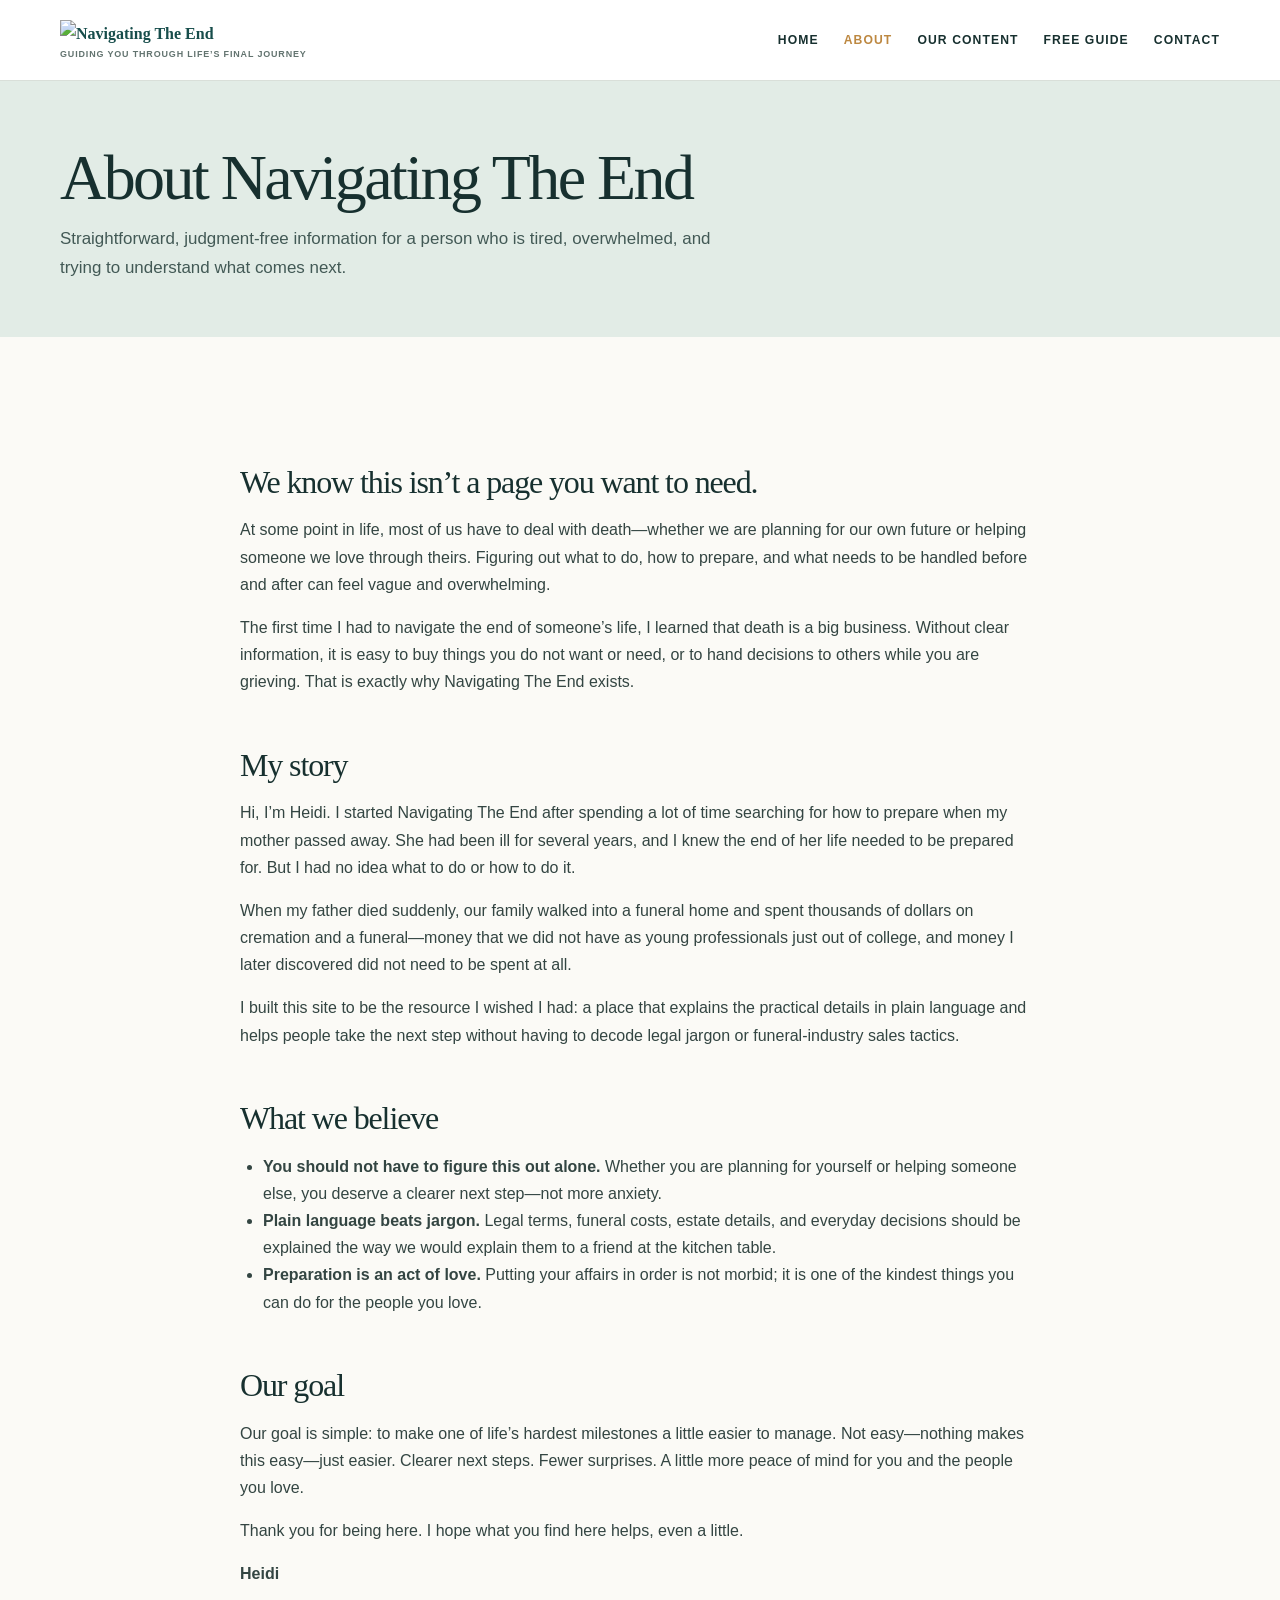
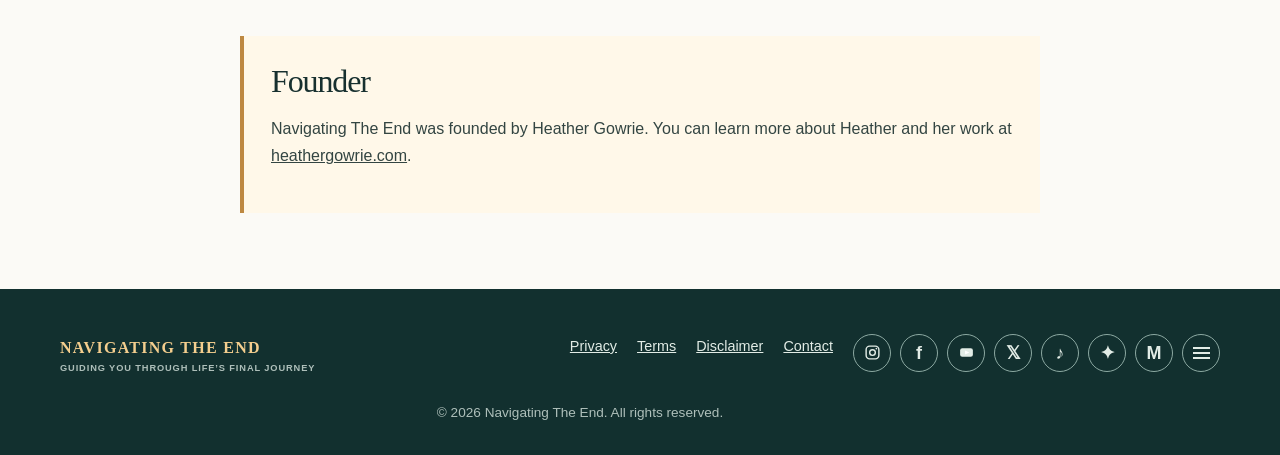
==== public/about.html @ 79384c03 "Add static website source files" ====
<!doctype html><html lang="en"><head><meta charset="utf-8"><meta name="viewport" content="width=device-width,initial-scale=1"><meta name="description" content="About Navigating The End."><title>About | Navigating The End</title><link rel="stylesheet" href="style.css"></head><body><header class="site-header"><nav class="nav wrap"><a class="brand" href="index.html">NAVIGATING THE END</a><div class="nav-links"><a href="index.html">HOME</a><a aria-current="page" href="about.html">ABOUT</a><a href="articles.html">OUR CONTENT</a><a href="guide.html">FREE GUIDE</a><a href="contact.html">CONTACT</a></div></nav></header><main><header class="page-head"><div class="wrap"><h1>About Navigating The End</h1><p>Straightforward, judgment-free information for a person who is tired, overwhelmed, and trying to understand what comes next.</p></div></header><section class="section"><article class="wrap prose"><h2>We know this isn’t a page you want to need.</h2><p>At some point in life, most of us have to deal with death—whether we are planning for our own future or helping someone we love through theirs. Figuring out what to do, how to prepare, and what needs to be handled before and after can feel vague and overwhelming.</p><p>The first time I had to navigate the end of someone’s life, I learned that death is a big business. Without clear information, it is easy to buy things you do not want or need, or to hand decisions to others while you are grieving. That is exactly why Navigating The End exists.</p><h2>My story</h2><p>Hi, I’m Heidi. I started Navigating The End after spending a lot of time searching for how to prepare when my mother passed away. She had been ill for several years, and I knew the end of her life needed to be prepared for. But I had no idea what to do or how to do it.</p><p>When my father died suddenly, our family walked into a funeral home and spent thousands of dollars on cremation and a funeral—money that we did not have as young professionals just out of college, and money I later discovered did not need to be spent at all.</p><p>I built this site to be the resource I wished I had: a place that explains the practical details in plain language and helps people take the next step without having to decode legal jargon or funeral-industry sales tactics.</p><h2>What we believe</h2><ul><li><strong>You should not have to figure this out alone.</strong> Whether you are planning for yourself or helping someone else, you deserve a clearer next step—not more anxiety.</li><li><strong>Plain language beats jargon.</strong> Legal terms, funeral costs, estate details, and everyday decisions should be explained the way we would explain them to a friend at the kitchen table.</li><li><strong>Preparation is an act of love.</strong> Putting your affairs in order is not morbid; it is one of the kindest things you can do for the people you love.</li></ul><h2>Our goal</h2><p>Our goal is simple: to make one of life’s hardest milestones a little easier to manage. Not easy—nothing makes this easy—just easier. Clearer next steps. Fewer surprises. A little more peace of mind for you and the people you love.</p><p>Thank you for being here. I hope what you find here helps, even a little.</p><p><strong>Heidi</strong></p></article></section></main><footer class="site-footer"><div class="wrap footer-grid"><a class="brand" href="index.html" style="color:#f4ce8e">NAVIGATING THE END</a><div class="footer-links"><a href="privacy.html">Privacy Policy</a><a href="terms.html">Terms &amp; Conditions</a><a href="disclaimer.html">Disclaimer</a><a href="contact.html">Contact</a></div></div><div class="wrap copyright">© <span data-year></span> Navigating The End. All rights reserved.</div></footer><script src="script.js"></script></body></html>
---- public/style.css ----
:root{--ink:#17302f;--muted:#536361;--paper:#fbfaf6;--white:#fff;--line:#d9dfd9;--forest:#174d4b;--forest-deep:#123b39;--sage:#e2ece6;--gold:#bd8841;--sand:#f4efe5;--max:1160px}*{box-sizing:border-box}html{scroll-behavior:smooth}body{margin:0;background:var(--paper);color:var(--ink);font-family:Arial,Helvetica,sans-serif;font-size:16px;line-height:1.7}a{color:inherit}a:focus-visible,button:focus-visible{outline:3px solid var(--gold);outline-offset:3px}.wrap{width:min(var(--max),calc(100% - 48px));margin:auto}.site-header{position:sticky;top:0;z-index:10;background:rgba(255,255,255,.97);border-bottom:1px solid var(--line)}.nav{min-height:80px;display:flex;align-items:center;justify-content:space-between;gap:28px}.brand{text-decoration:none;font-family:Georgia,serif;font-size:1rem;font-weight:bold;letter-spacing:.08em;color:var(--forest)}.nav-links{display:flex;align-items:center;gap:25px;flex-wrap:wrap}.nav-links a{font-size:.76rem;font-weight:bold;letter-spacing:.09em;text-decoration:none}.nav-links a:hover,.nav-links a[aria-current=page]{color:var(--gold)}.hero{position:relative;padding:92px 0 86px;background:var(--forest-deep);color:#fff;overflow:hidden}.hero:before{position:absolute;inset:0;background:linear-gradient(115deg,rgba(255,255,255,.035),transparent 43%);content:""}.hero-grid{position:relative;display:grid;grid-template-columns:minmax(0,1.28fr) minmax(230px,.72fr);gap:72px;align-items:end}.eyebrow{margin:0 0 17px;color:var(--gold);font-size:.75rem;font-weight:bold;letter-spacing:.14em;text-transform:uppercase}.hero h1{max-width:810px;margin:0 0 25px;font:clamp(2.7rem,5.7vw,5.05rem)/1.02 Georgia,serif;letter-spacing:-.04em}.hero p{max-width:670px;margin:0;color:#eef4ef;font-size:1.1rem}.hero-note{max-width:315px;padding:10px 0 10px 25px;border-left:1px solid #82a79e;color:#f8faf6;font:1.32rem/1.35 Georgia,serif}.button{display:inline-flex;align-items:center;justify-content:center;margin-top:26px;padding:13px 20px;border:1px solid transparent;border-radius:1px;background:var(--gold);color:#172a28!important;font-size:.9rem;font-weight:bold;text-decoration:none}.button:hover{background:#d4a559}.section{padding:76px 0}.section.alt{background:var(--sand)}.section h2,.legal h1{margin:0 0 16px;font:clamp(2rem,3.8vw,3.18rem)/1.1 Georgia,serif;letter-spacing:-.035em}.lead{max-width:735px;margin:0 0 35px;color:var(--muted);font-size:1.07rem}.path-grid{display:grid;grid-template-columns:repeat(3,1fr);gap:18px}.path{min-height:250px;padding:29px 27px 26px;border:1px solid var(--line);border-top:4px solid var(--forest);background:var(--white)}.path h3{margin:0 0 12px;font:1.48rem/1.22 Georgia,serif}.path p{margin:0;color:var(--muted)}.path a{display:inline-block;margin-top:20px;color:var(--forest);font-size:.92rem;font-weight:bold;text-underline-offset:4px}.quote{padding:74px 0;background:var(--sage)}.quote blockquote{max-width:900px;margin:0;font:clamp(1.7rem,3.6vw,3rem)/1.22 Georgia,serif}.quote cite{display:block;margin-top:21px;color:var(--muted);font-size:.76rem;font-style:normal;font-weight:bold;letter-spacing:.12em;text-transform:uppercase}.guide{display:grid;grid-template-columns:minmax(260px,.72fr) minmax(0,1fr);gap:58px;align-items:stretch}.guide-card{display:flex;min-height:360px;padding:35px;color:#fff;background:var(--forest);flex-direction:column;justify-content:flex-end}.guide-card span{color:#f2cc8f;font-size:.74rem;font-weight:bold;letter-spacing:.13em;text-transform:uppercase}.guide-card strong{margin-top:13px;font:2.35rem/1.08 Georgia,serif}.guide p{margin:0 0 20px;color:var(--muted);font-size:1.03rem}.guide h2{margin-top:0}.page-head{padding:65px 0 54px;background:var(--sage)}.page-head h1{margin:0;font:clamp(2.7rem,5vw,4.3rem)/1 Georgia,serif;letter-spacing:-.04em}.page-head p{max-width:690px;margin:15px 0 0;color:#425955;font-size:1.06rem}.prose{max-width:800px}.prose h2{margin:51px 0 15px;font:2rem/1.15 Georgia,serif}.prose h3{margin:29px 0 9px;font:1.32rem/1.25 Georgia,serif}.prose p,.prose li{color:#334542}.prose ul{padding-left:23px}.note{margin:29px 0;padding:18px 21px;border-left:4px solid var(--gold);background:#fff8e9}.article-grid{display:grid;grid-template-columns:repeat(2,1fr);gap:18px}.article-card{display:flex;min-height:245px;padding:28px;border:1px solid var(--line);background:#fff;flex-direction:column}.article-card .tag{color:var(--forest);font-size:.72rem;font-weight:bold;letter-spacing:.12em;text-transform:uppercase}.article-card h2{margin:12px 0;font:1.68rem/1.16 Georgia,serif}.article-card p{margin:0;color:var(--muted)}.article-card a{margin-top:auto;padding-top:20px;color:var(--forest);font-size:.92rem;font-weight:bold}.article-full{margin-top:50px;padding-top:46px;border-top:1px solid var(--line)}.article-full:first-of-type{margin-top:0}.article-full h2{font:2.3rem/1.12 Georgia,serif}.article-full h3{font:1.48rem/1.2 Georgia,serif}.table-wrap{overflow:auto}.article-full table{width:100%;border-collapse:collapse;font-size:.92rem}.article-full th,.article-full td{padding:12px;border:1px solid var(--line);text-align:left;vertical-align:top}.article-full th{background:var(--sage)}.legal{max-width:850px}.legal h2{margin:39px 0 10px;font:1.7rem Georgia,serif}.legal h3{margin:26px 0 6px;font:1.1rem Arial,sans-serif}.last-updated{color:var(--muted);font-size:.82rem;font-weight:bold;letter-spacing:.09em;text-transform:uppercase}.contact-box{max-width:720px;padding:37px;border:1px solid var(--line);background:#fff}.site-footer{padding:45px 0 30px;background:#12302f;color:#e2ece6}.footer-grid{display:flex;align-items:flex-start;justify-content:space-between;gap:30px}.footer-links{display:flex;flex-wrap:wrap;gap:12px 20px}.footer-links a{color:#e2ece6;font-size:.9rem}.copyright{margin:27px 0 0;color:#aebfba;font-size:.85rem;text-align:center}@media(max-width:820px){.wrap{width:min(var(--max),calc(100% - 32px))}.site-header{position:static}.nav{min-height:unset;padding:15px 0;align-items:flex-start;flex-direction:column;gap:10px}.nav-links{gap:11px 17px}.hero{padding:66px 0}.hero-grid,.guide{grid-template-columns:1fr;gap:28px}.hero-note{max-width:none}.path-grid,.article-grid{grid-template-columns:1fr}.section{padding:57px 0}.guide-card{min-height:250px}.footer-grid{flex-direction:column}}
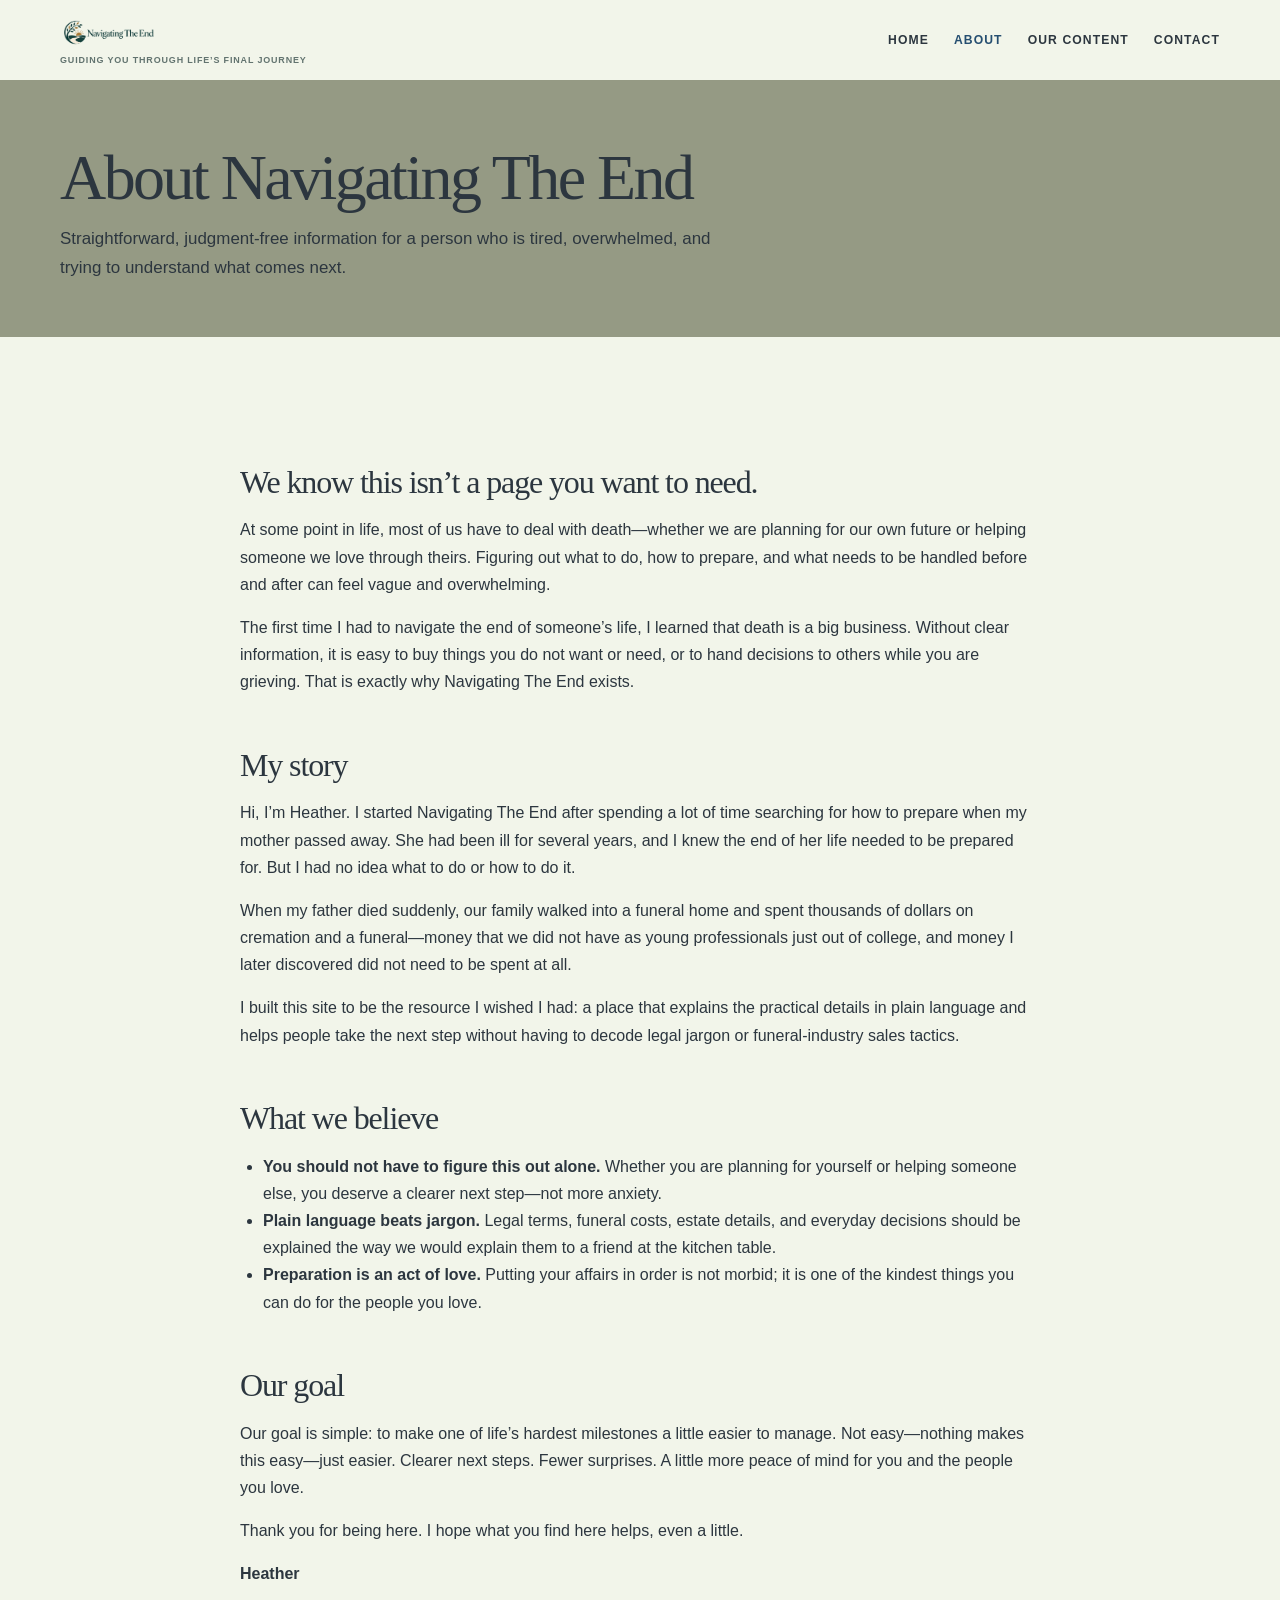
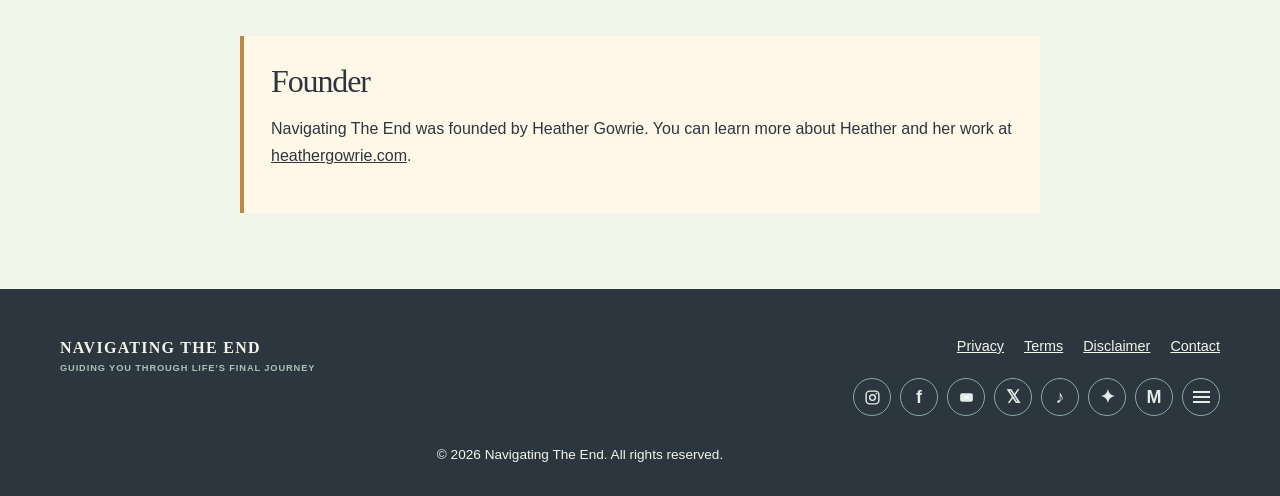
==== commit 3857bdd4: "Refresh site branding, illustrations, articles, and contact details" ====
--- a/public/about.html
+++ b/public/about.html
@@ -1 +1 @@
-<!doctype html><html lang="en"><head><meta charset="utf-8"><meta name="viewport" content="width=device-width,initial-scale=1"><meta name="description" content="About Navigating The End."><title>About | Navigating The End</title><link rel="stylesheet" href="style.css"></head><body><header class="site-header"><nav class="nav wrap"><a class="brand" href="index.html">NAVIGATING THE END</a><div class="nav-links"><a href="index.html">HOME</a><a aria-current="page" href="about.html">ABOUT</a><a href="articles.html">OUR CONTENT</a><a href="guide.html">FREE GUIDE</a><a href="contact.html">CONTACT</a></div></nav></header><main><header class="page-head"><div class="wrap"><h1>About Navigating The End</h1><p>Straightforward, judgment-free information for a person who is tired, overwhelmed, and trying to understand what comes next.</p></div></header><section class="section"><article class="wrap prose"><h2>We know this isn’t a page you want to need.</h2><p>At some point in life, most of us have to deal with death—whether we are planning for our own future or helping someone we love through theirs. Figuring out what to do, how to prepare, and what needs to be handled before and after can feel vague and overwhelming.</p><p>The first time I had to navigate the end of someone’s life, I learned that death is a big business. Without clear information, it is easy to buy things you do not want or need, or to hand decisions to others while you are grieving. That is exactly why Navigating The End exists.</p><h2>My story</h2><p>Hi, I’m Heidi. I started Navigating The End after spending a lot of time searching for how to prepare when my mother passed away. She had been ill for several years, and I knew the end of her life needed to be prepared for. But I had no idea what to do or how to do it.</p><p>When my father died suddenly, our family walked into a funeral home and spent thousands of dollars on cremation and a funeral—money that we did not have as young professionals just out of college, and money I later discovered did not need to be spent at all.</p><p>I built this site to be the resource I wished I had: a place that explains the practical details in plain language and helps people take the next step without having to decode legal jargon or funeral-industry sales tactics.</p><h2>What we believe</h2><ul><li><strong>You should not have to figure this out alone.</strong> Whether you are planning for yourself or helping someone else, you deserve a clearer next step—not more anxiety.</li><li><strong>Plain language beats jargon.</strong> Legal terms, funeral costs, estate details, and everyday decisions should be explained the way we would explain them to a friend at the kitchen table.</li><li><strong>Preparation is an act of love.</strong> Putting your affairs in order is not morbid; it is one of the kindest things you can do for the people you love.</li></ul><h2>Our goal</h2><p>Our goal is simple: to make one of life’s hardest milestones a little easier to manage. Not easy—nothing makes this easy—just easier. Clearer next steps. Fewer surprises. A little more peace of mind for you and the people you love.</p><p>Thank you for being here. I hope what you find here helps, even a little.</p><p><strong>Heidi</strong></p></article></section></main><footer class="site-footer"><div class="wrap footer-grid"><a class="brand" href="index.html" style="color:#f4ce8e">NAVIGATING THE END</a><div class="footer-links"><a href="privacy.html">Privacy Policy</a><a href="terms.html">Terms &amp; Conditions</a><a href="disclaimer.html">Disclaimer</a><a href="contact.html">Contact</a></div></div><div class="wrap copyright">© <span data-year></span> Navigating The End. All rights reserved.</div></footer><script src="script.js"></script></body></html>
+<!doctype html><html lang="en"><head><meta charset="utf-8"><meta name="viewport" content="width=device-width,initial-scale=1"><meta name="description" content="About Navigating The End."><title>About | Navigating The End</title><link rel="stylesheet" href="style.css"></head><body><header class="site-header"><nav class="nav wrap"><a class="brand" href="index.html">NAVIGATING THE END</a><div class="nav-links"><a href="index.html">HOME</a><a aria-current="page" href="about.html">ABOUT</a><a href="articles.html">OUR CONTENT</a><a href="contact.html">CONTACT</a></div></nav></header><main><header class="page-head"><div class="wrap"><h1>About Navigating The End</h1><p>Straightforward, judgment-free information for a person who is tired, overwhelmed, and trying to understand what comes next.</p></div></header><section class="section"><article class="wrap prose"><h2>We know this isn’t a page you want to need.</h2><p>At some point in life, most of us have to deal with death—whether we are planning for our own future or helping someone we love through theirs. Figuring out what to do, how to prepare, and what needs to be handled before and after can feel vague and overwhelming.</p><p>The first time I had to navigate the end of someone’s life, I learned that death is a big business. Without clear information, it is easy to buy things you do not want or need, or to hand decisions to others while you are grieving. That is exactly why Navigating The End exists.</p><h2>My story</h2><p>Hi, I’m Heather. I started Navigating The End after spending a lot of time searching for how to prepare when my mother passed away. She had been ill for several years, and I knew the end of her life needed to be prepared for. But I had no idea what to do or how to do it.</p><p>When my father died suddenly, our family walked into a funeral home and spent thousands of dollars on cremation and a funeral—money that we did not have as young professionals just out of college, and money I later discovered did not need to be spent at all.</p><p>I built this site to be the resource I wished I had: a place that explains the practical details in plain language and helps people take the next step without having to decode legal jargon or funeral-industry sales tactics.</p><h2>What we believe</h2><ul><li><strong>You should not have to figure this out alone.</strong> Whether you are planning for yourself or helping someone else, you deserve a clearer next step—not more anxiety.</li><li><strong>Plain language beats jargon.</strong> Legal terms, funeral costs, estate details, and everyday decisions should be explained the way we would explain them to a friend at the kitchen table.</li><li><strong>Preparation is an act of love.</strong> Putting your affairs in order is not morbid; it is one of the kindest things you can do for the people you love.</li></ul><h2>Our goal</h2><p>Our goal is simple: to make one of life’s hardest milestones a little easier to manage. Not easy—nothing makes this easy—just easier. Clearer next steps. Fewer surprises. A little more peace of mind for you and the people you love.</p><p>Thank you for being here. I hope what you find here helps, even a little.</p><p><strong>Heather</strong></p></article></section></main><footer class="site-footer"><div class="wrap footer-grid"><a class="brand" href="index.html" >NAVIGATING THE END</a><div class="footer-links"><a href="privacy.html">Privacy Policy</a><a href="terms.html">Terms &amp; Conditions</a><a href="disclaimer.html">Disclaimer</a><a href="contact.html">Contact</a></div></div><div class="wrap copyright">© <span data-year></span> Navigating The End. All rights reserved.</div></footer><script src="script.js"></script></body></html>
--- a/public/style.css
+++ b/public/style.css
@@ -1 +1,29 @@
-:root{--ink:#17302f;--muted:#536361;--paper:#fbfaf6;--white:#fff;--line:#d9dfd9;--forest:#174d4b;--forest-deep:#123b39;--sage:#e2ece6;--gold:#bd8841;--sand:#f4efe5;--max:1160px}*{box-sizing:border-box}html{scroll-behavior:smooth}body{margin:0;background:var(--paper);color:var(--ink);font-family:Arial,Helvetica,sans-serif;font-size:16px;line-height:1.7}a{color:inherit}a:focus-visible,button:focus-visible{outline:3px solid var(--gold);outline-offset:3px}.wrap{width:min(var(--max),calc(100% - 48px));margin:auto}.site-header{position:sticky;top:0;z-index:10;background:rgba(255,255,255,.97);border-bottom:1px solid var(--line)}.nav{min-height:80px;display:flex;align-items:center;justify-content:space-between;gap:28px}.brand{text-decoration:none;font-family:Georgia,serif;font-size:1rem;font-weight:bold;letter-spacing:.08em;color:var(--forest)}.nav-links{display:flex;align-items:center;gap:25px;flex-wrap:wrap}.nav-links a{font-size:.76rem;font-weight:bold;letter-spacing:.09em;text-decoration:none}.nav-links a:hover,.nav-links a[aria-current=page]{color:var(--gold)}.hero{position:relative;padding:92px 0 86px;background:var(--forest-deep);color:#fff;overflow:hidden}.hero:before{position:absolute;inset:0;background:linear-gradient(115deg,rgba(255,255,255,.035),transparent 43%);content:""}.hero-grid{position:relative;display:grid;grid-template-columns:minmax(0,1.28fr) minmax(230px,.72fr);gap:72px;align-items:end}.eyebrow{margin:0 0 17px;color:var(--gold);font-size:.75rem;font-weight:bold;letter-spacing:.14em;text-transform:uppercase}.hero h1{max-width:810px;margin:0 0 25px;font:clamp(2.7rem,5.7vw,5.05rem)/1.02 Georgia,serif;letter-spacing:-.04em}.hero p{max-width:670px;margin:0;color:#eef4ef;font-size:1.1rem}.hero-note{max-width:315px;padding:10px 0 10px 25px;border-left:1px solid #82a79e;color:#f8faf6;font:1.32rem/1.35 Georgia,serif}.button{display:inline-flex;align-items:center;justify-content:center;margin-top:26px;padding:13px 20px;border:1px solid transparent;border-radius:1px;background:var(--gold);color:#172a28!important;font-size:.9rem;font-weight:bold;text-decoration:none}.button:hover{background:#d4a559}.section{padding:76px 0}.section.alt{background:var(--sand)}.section h2,.legal h1{margin:0 0 16px;font:clamp(2rem,3.8vw,3.18rem)/1.1 Georgia,serif;letter-spacing:-.035em}.lead{max-width:735px;margin:0 0 35px;color:var(--muted);font-size:1.07rem}.path-grid{display:grid;grid-template-columns:repeat(3,1fr);gap:18px}.path{min-height:250px;padding:29px 27px 26px;border:1px solid var(--line);border-top:4px solid var(--forest);background:var(--white)}.path h3{margin:0 0 12px;font:1.48rem/1.22 Georgia,serif}.path p{margin:0;color:var(--muted)}.path a{display:inline-block;margin-top:20px;color:var(--forest);font-size:.92rem;font-weight:bold;text-underline-offset:4px}.quote{padding:74px 0;background:var(--sage)}.quote blockquote{max-width:900px;margin:0;font:clamp(1.7rem,3.6vw,3rem)/1.22 Georgia,serif}.quote cite{display:block;margin-top:21px;color:var(--muted);font-size:.76rem;font-style:normal;font-weight:bold;letter-spacing:.12em;text-transform:uppercase}.guide{display:grid;grid-template-columns:minmax(260px,.72fr) minmax(0,1fr);gap:58px;align-items:stretch}.guide-card{display:flex;min-height:360px;padding:35px;color:#fff;background:var(--forest);flex-direction:column;justify-content:flex-end}.guide-card span{color:#f2cc8f;font-size:.74rem;font-weight:bold;letter-spacing:.13em;text-transform:uppercase}.guide-card strong{margin-top:13px;font:2.35rem/1.08 Georgia,serif}.guide p{margin:0 0 20px;color:var(--muted);font-size:1.03rem}.guide h2{margin-top:0}.page-head{padding:65px 0 54px;background:var(--sage)}.page-head h1{margin:0;font:clamp(2.7rem,5vw,4.3rem)/1 Georgia,serif;letter-spacing:-.04em}.page-head p{max-width:690px;margin:15px 0 0;color:#425955;font-size:1.06rem}.prose{max-width:800px}.prose h2{margin:51px 0 15px;font:2rem/1.15 Georgia,serif}.prose h3{margin:29px 0 9px;font:1.32rem/1.25 Georgia,serif}.prose p,.prose li{color:#334542}.prose ul{padding-left:23px}.note{margin:29px 0;padding:18px 21px;border-left:4px solid var(--gold);background:#fff8e9}.article-grid{display:grid;grid-template-columns:repeat(2,1fr);gap:18px}.article-card{display:flex;min-height:245px;padding:28px;border:1px solid var(--line);background:#fff;flex-direction:column}.article-card .tag{color:var(--forest);font-size:.72rem;font-weight:bold;letter-spacing:.12em;text-transform:uppercase}.article-card h2{margin:12px 0;font:1.68rem/1.16 Georgia,serif}.article-card p{margin:0;color:var(--muted)}.article-card a{margin-top:auto;padding-top:20px;color:var(--forest);font-size:.92rem;font-weight:bold}.article-full{margin-top:50px;padding-top:46px;border-top:1px solid var(--line)}.article-full:first-of-type{margin-top:0}.article-full h2{font:2.3rem/1.12 Georgia,serif}.article-full h3{font:1.48rem/1.2 Georgia,serif}.table-wrap{overflow:auto}.article-full table{width:100%;border-collapse:collapse;font-size:.92rem}.article-full th,.article-full td{padding:12px;border:1px solid var(--line);text-align:left;vertical-align:top}.article-full th{background:var(--sage)}.legal{max-width:850px}.legal h2{margin:39px 0 10px;font:1.7rem Georgia,serif}.legal h3{margin:26px 0 6px;font:1.1rem Arial,sans-serif}.last-updated{color:var(--muted);font-size:.82rem;font-weight:bold;letter-spacing:.09em;text-transform:uppercase}.contact-box{max-width:720px;padding:37px;border:1px solid var(--line);background:#fff}.site-footer{padding:45px 0 30px;background:#12302f;color:#e2ece6}.footer-grid{display:flex;align-items:flex-start;justify-content:space-between;gap:30px}.footer-links{display:flex;flex-wrap:wrap;gap:12px 20px}.footer-links a{color:#e2ece6;font-size:.9rem}.copyright{margin:27px 0 0;color:#aebfba;font-size:.85rem;text-align:center}@media(max-width:820px){.wrap{width:min(var(--max),calc(100% - 32px))}.site-header{position:static}.nav{min-height:unset;padding:15px 0;align-items:flex-start;flex-direction:column;gap:10px}.nav-links{gap:11px 17px}.hero{padding:66px 0}.hero-grid,.guide{grid-template-columns:1fr;gap:28px}.hero-note{max-width:none}.path-grid,.article-grid{grid-template-columns:1fr}.section{padding:57px 0}.guide-card{min-height:250px}.footer-grid{flex-direction:column}}
+:root{--ink:#2c363f;--muted:#2c363f;--paper:#f2f5ea;--white:#fff;--line:#959a84;--forest:#254e70;--forest-deep:#254e70;--sage:#f2f5ea;--gold:#b99ead;--sand:#f2f5ea;--max:1160px}*{box-sizing:border-box}html{scroll-behavior:smooth}body{margin:0;background:var(--paper);color:var(--ink);font-family:Arial,Helvetica,sans-serif;font-size:16px;line-height:1.7}a{color:inherit}a:focus-visible,button:focus-visible{outline:3px solid var(--gold);outline-offset:3px}.wrap{width:min(var(--max),calc(100% - 48px));margin:auto}.site-header{position:sticky;top:0;z-index:10;background:rgba(255,255,255,.97);border-bottom:1px solid var(--line)}.nav{min-height:80px;display:flex;align-items:center;justify-content:space-between;gap:28px}.brand{text-decoration:none;font-family:Georgia,serif;font-size:1rem;font-weight:bold;letter-spacing:.08em;color:var(--forest)}.nav-links{display:flex;align-items:center;gap:25px;flex-wrap:wrap}.nav-links a{font-size:.76rem;font-weight:bold;letter-spacing:.09em;text-decoration:none}.nav-links a:hover,.nav-links a[aria-current=page]{color:var(--gold)}.hero{position:relative;padding:92px 0 86px;background:var(--forest-deep);color:#fff;overflow:hidden}.hero:before{position:absolute;inset:0;background:linear-gradient(115deg,rgba(255,255,255,.035),transparent 43%);content:""}.hero-grid{position:relative;display:grid;grid-template-columns:minmax(0,1.28fr) minmax(230px,.72fr);gap:72px;align-items:end}.eyebrow{margin:0 0 17px;color:var(--gold);font-size:.75rem;font-weight:bold;letter-spacing:.14em;text-transform:uppercase}.hero h1{max-width:810px;margin:0 0 25px;font:clamp(2.7rem,5.7vw,5.05rem)/1.02 Georgia,serif;letter-spacing:-.04em}.hero p{max-width:670px;margin:0;color:#f2f5ea;font-size:1.1rem}.hero-note{max-width:315px;padding:10px 0 10px 25px;border-left:1px solid #b99ead;color:#f2f5ea;font:1.32rem/1.35 Georgia,serif}.button{display:inline-flex;align-items:center;justify-content:center;margin-top:26px;padding:13px 20px;border:1px solid transparent;border-radius:1px;background:var(--gold);color:#2c363f!important;font-size:.9rem;font-weight:bold;text-decoration:none}.button:hover{background:#f2f5ea}.section{padding:76px 0}.section.alt{background:var(--sand)}.section h2,.legal h1{margin:0 0 16px;font:clamp(2rem,3.8vw,3.18rem)/1.1 Georgia,serif;letter-spacing:-.035em}.lead{max-width:735px;margin:0 0 35px;color:var(--muted);font-size:1.07rem}.path-grid{display:grid;grid-template-columns:repeat(3,1fr);gap:18px}.path{min-height:250px;padding:29px 27px 26px;border:1px solid var(--line);border-top:4px solid var(--forest);background:var(--white)}.path h3{margin:0 0 12px;font:1.48rem/1.22 Georgia,serif}.path p{margin:0;color:var(--muted)}.path a{display:inline-block;margin-top:20px;color:var(--forest);font-size:.92rem;font-weight:bold;text-underline-offset:4px}.quote{padding:74px 0;background:var(--sage)}.quote blockquote{max-width:900px;margin:0;font:clamp(1.7rem,3.6vw,3rem)/1.22 Georgia,serif}.quote cite{display:block;margin-top:21px;color:var(--muted);font-size:.76rem;font-style:normal;font-weight:bold;letter-spacing:.12em;text-transform:uppercase}.guide{display:grid;grid-template-columns:minmax(260px,.72fr) minmax(0,1fr);gap:58px;align-items:stretch}.guide-card{display:flex;min-height:360px;padding:35px;color:#fff;background:var(--forest);flex-direction:column;justify-content:flex-end}.guide-card span{color:#f2f5ea;font-size:.74rem;font-weight:bold;letter-spacing:.13em;text-transform:uppercase}.guide-card strong{margin-top:13px;font:2.35rem/1.08 Georgia,serif}.guide p{margin:0 0 20px;color:var(--muted);font-size:1.03rem}.guide h2{margin-top:0}.page-head{padding:65px 0 54px;background:var(--sage)}.page-head h1{margin:0;font:clamp(2.7rem,5vw,4.3rem)/1 Georgia,serif;letter-spacing:-.04em}.page-head p{max-width:690px;margin:15px 0 0;color:#2c363f;font-size:1.06rem}.prose{max-width:800px}.prose h2{margin:51px 0 15px;font:2rem/1.15 Georgia,serif}.prose h3{margin:29px 0 9px;font:1.32rem/1.25 Georgia,serif}.prose p,.prose li{color:#2c363f}.prose ul{padding-left:23px}.note{margin:29px 0;padding:18px 21px;border-left:4px solid var(--gold);background:#f2f5ea}.article-grid{display:grid;grid-template-columns:repeat(2,1fr);gap:18px}.article-card{display:flex;min-height:245px;padding:28px;border:1px solid var(--line);background:#fff;flex-direction:column}.article-card .tag{color:var(--forest);font-size:.72rem;font-weight:bold;letter-spacing:.12em;text-transform:uppercase}.article-card h2{margin:12px 0;font:1.68rem/1.16 Georgia,serif}.article-card p{margin:0;color:var(--muted)}.article-card a{margin-top:auto;padding-top:20px;color:var(--forest);font-size:.92rem;font-weight:bold}.article-full{margin-top:50px;padding-top:46px;border-top:1px solid var(--line)}.article-full:first-of-type{margin-top:0}.article-full h2{font:2.3rem/1.12 Georgia,serif}.article-full h3{font:1.48rem/1.2 Georgia,serif}.table-wrap{overflow:auto}.article-full table{width:100%;border-collapse:collapse;font-size:.92rem}.article-full th,.article-full td{padding:12px;border:1px solid var(--line);text-align:left;vertical-align:top}.article-full th{background:var(--sage)}.legal{max-width:850px}.legal h2{margin:39px 0 10px;font:1.7rem Georgia,serif}.legal h3{margin:26px 0 6px;font:1.1rem Arial,sans-serif}.last-updated{color:var(--muted);font-size:.82rem;font-weight:bold;letter-spacing:.09em;text-transform:uppercase}.contact-box{max-width:720px;padding:37px;border:1px solid var(--line);background:#fff}.site-footer{padding:45px 0 30px;background:#2c363f;color:#f2f5ea}.footer-grid{display:flex;align-items:flex-start;justify-content:space-between;gap:30px}.footer-links{display:flex;flex-wrap:wrap;gap:12px 20px}.footer-links a{color:#f2f5ea;font-size:.9rem}.copyright{margin:27px 0 0;color:#f2f5ea;font-size:.85rem;text-align:center}@media(max-width:820px){.wrap{width:min(var(--max),calc(100% - 32px))}.site-header{position:static}.nav{min-height:unset;padding:15px 0;align-items:flex-start;flex-direction:column;gap:10px}.nav-links{gap:11px 17px}.hero{padding:66px 0}.hero-grid,.guide{grid-template-columns:1fr;gap:28px}.hero-note{max-width:none}.path-grid,.article-grid{grid-template-columns:1fr}.section{padding:57px 0}.guide-card{min-height:250px}.footer-grid{flex-direction:column}}
+
+/* Brand palette: cream #F2F5EA, mauve #B99EAD, sage #959A84, blue #254E70, charcoal #2C363F. */
+.site-header{background:var(--paper)}
+.eyebrow,.nav-links a:hover,.nav-links a[aria-current=page]{color:var(--forest)}
+.hero .eyebrow{color:var(--paper)}
+.button{background:var(--paper);color:var(--forest)!important;border-color:var(--forest)}
+.button:hover{background:var(--forest);color:var(--paper)!important}
+.hero .button{border-color:var(--paper)}
+.hero .button:hover{background:var(--paper);color:var(--forest)!important;box-shadow:0 0 0 3px var(--gold)}
+.quote,.page-head{background:#959a84}
+.path{border-top-color:var(--gold)}
+.guide-card{border-top:8px solid var(--gold)}
+.site-footer .brand{color:var(--paper)}
+
+/* Illustrated home page */
+.home{background:#f2f5ea}.home .site-header{position:relative;border:0;background:#f2f5ea}.home .nav{min-height:105px;max-width:1320px}.home .brand{letter-spacing:-.035em;font-size:1.5rem;line-height:1.1}.home .brand small{display:block;margin-top:8px;font:8px/1.3 Arial,sans-serif;letter-spacing:.17em}.home .nav-links a{font-size:.66rem;letter-spacing:.035em}.home .nav-links a:last-child{background:#b99ead;border:1px solid #2c363f;border-radius:30px;padding:8px 19px;color:#2c363f;box-shadow:2px 2px 0 #2c363f}.journey-hero{position:relative;text-align:center;overflow:hidden;padding-top:27px}.journey-copy{position:relative;z-index:1;padding:0 24px}.journey-copy .eyebrow{font-size:.65rem;letter-spacing:.17em;margin-bottom:15px}.journey-copy h1{font:clamp(3rem,6.6vw,6.25rem)/.98 Georgia,serif;letter-spacing:-.055em;font-weight:400;margin:0 auto 23px;color:#2c363f}.journey-copy>p:not(.eyebrow){font-size:1rem;line-height:1.65;margin:0;color:#2c363f}.home .button{border-radius:30px;padding:10px 23px;background:#b99ead;color:#2c363f!important;border:1px solid #2c363f;box-shadow:3px 3px 0 #2c363f;font-size:.8rem;margin-top:21px;gap:25px;transition:transform .2s,box-shadow .2s}.home .button:hover{transform:translateY(-2px);box-shadow:4px 5px 0 #2c363f}.home .button span{font-size:1.6rem;line-height:1}.journey-landscape{display:block;width:100%;height:auto;margin-top:-5px;mix-blend-mode:multiply}.journey-caption{padding:9px 24px 34px}.journey-caption span{font:italic 1.35rem Georgia,serif}.journey-caption p{font-size:.8rem;margin:7px 0 0}.home .section{border-top:1px solid #959a8460}.home .section>.wrap>.eyebrow,.home .section>.wrap>h2,.home .section>.wrap>.lead{text-align:center;margin-left:auto;margin-right:auto}.home .path{background:transparent;border:0;border-top:1px solid #959a84;padding:30px 20px}.home .quote{background:#959a8433;text-align:center}.home .quote blockquote{margin:auto}.home .guide-card{background:#254e70;border-radius:120px 120px 3px 3px;border-top:0}.home .site-footer{background:#2c363f}
+@media(max-width:820px){.home .nav{padding:22px 0;align-items:center;gap:22px}.home .nav-links{justify-content:center;gap:12px}.journey-hero{padding-top:24px}.journey-copy h1{font-size:clamp(2.8rem,9vw,4.4rem)}.journey-landscape{width:150%;max-width:none;margin-left:-25%;margin-top:15px}.journey-caption{padding-top:20px}.desktop-break{display:none}.home .brand{text-align:center}}
+.home .journey-landscape{mask-image:linear-gradient(to bottom,transparent 0%,#000 12%,#000 92%,transparent 100%);-webkit-mask-image:linear-gradient(to bottom,transparent 0%,#000 12%,#000 92%,transparent 100%)}
+
+.back-link,.article-back a{color:var(--forest);font-size:.9rem;text-underline-offset:4px}.article-detail{padding-top:30px}.article-detail h1{font:clamp(2.3rem,5vw,3.7rem)/1.08 Georgia,serif;letter-spacing:-.035em;margin:0 0 30px}.article-detail h2{font:1.8rem/1.2 Georgia,serif;margin:38px 0 14px}.article-detail table{width:100%;border-collapse:collapse;font-size:.92rem}.article-detail th,.article-detail td{padding:12px;border:1px solid var(--line);text-align:left;vertical-align:top}.article-detail th{background:var(--sage)}.article-back{margin-top:45px;padding-top:25px;border-top:1px solid var(--line)}
+
+.article-illustration{margin:0 0 32px}.article-illustration img{display:block;width:100%;height:auto;border-radius:3px}
+
+/* Footer navigation above a separate, right-aligned social row. */
+.site-footer .footer-links{display:flex;flex-wrap:wrap;justify-content:flex-end;margin-left:auto}
+.site-footer .footer-links .footer-social{display:flex;flex-basis:100%;width:100%;justify-content:flex-end;margin-top:8px}
+.site-footer .footer-social .social-icons{justify-content:flex-end}
+@media(max-width:820px){.site-footer .footer-links{width:100%;justify-content:flex-end;margin-left:auto}}
